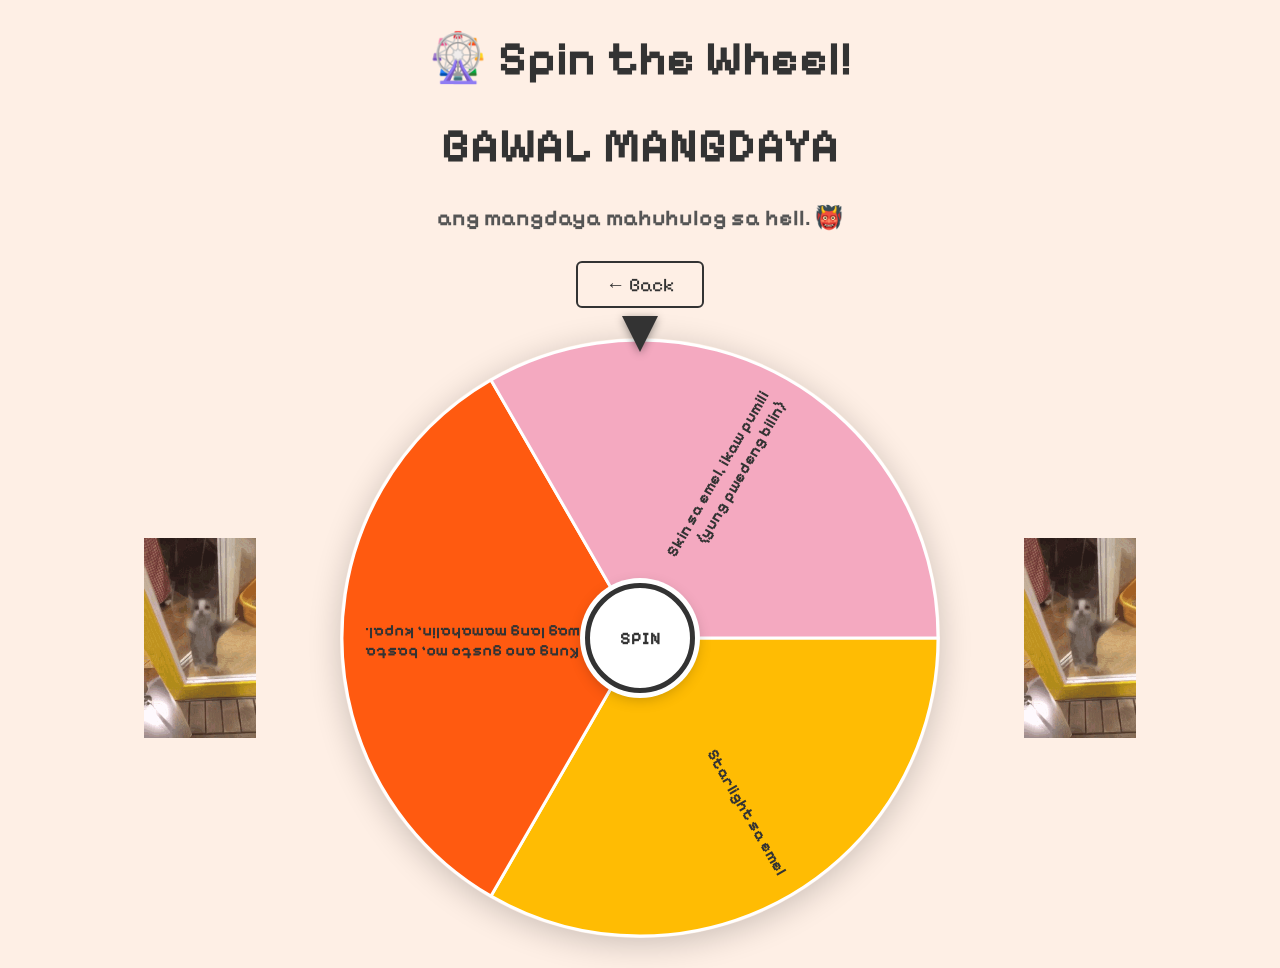
==== main/wheel.html @ 2b893104 "Add files via upload" ====
<!DOCTYPE html>
<html lang="en">
<head>
  <meta charset="UTF-8" />
  <meta name="viewport" content="width=device-width, initial-scale=1" />
  <title>Spin the Wheel 🎡</title>
  <link href="https://fonts.googleapis.com/css2?family=Pixelify+Sans:wght@400;700&display=swap" rel="stylesheet" />
  <style>
    * {
      margin: 0;
      padding: 0;
      box-sizing: border-box;
    }

    body {
      background-color: #feefe5;
      font-family: 'Pixelify Sans', sans-serif;
      min-height: 100vh;
      display: flex;
      flex-direction: column;
      align-items: center;
      justify-content: center;
      gap: 30px;
      padding: 30px;
    }

    h1 {
      font-size: 3rem;
      color: #333;
      text-align: center;
    }

    h4 {
      font-size: 1.4rem;
      color: #555;
      text-align: center;
    }

    .back-btn {
      font-family: 'Pixelify Sans', sans-serif;
      font-size: 1.2rem;
      background: none;
      border: 2px solid #333;
      color: #333;
      padding: 10px 28px;
      border-radius: 6px;
      cursor: pointer;
      transition: background 0.2s, color 0.2s;
    }

    .back-btn:hover {
      background: #333;
      color: #feefe5;
    }

    .wheel-wrapper {
      display: flex;
      align-items: center;
      justify-content: center;
      gap: 40px;
      flex-wrap: nowrap;
      width: 100%;
    }

    .cat {
      width: 200px;
      height: 200px;
      flex-shrink: 1;
      min-width: 80px;
    }

    .cat img {
      width: 100%;
      height: 100%;
      object-fit: contain;
    }

    .cat-left { animation: bounce 0.8s infinite; }
    .cat-right { animation: bounce-flip 0.8s infinite; }

    @keyframes bounce {
      0%, 100% { transform: translateY(0); }
      50% { transform: translateY(-25px); }
    }

    @keyframes bounce-flip {
      0%, 100% { transform: scaleX(-1) translateY(0); }
      50% { transform: scaleX(-1) translateY(-25px); }
    }

    .wheel-area {
      position: relative;
      flex-shrink: 1;
    }

    .pointer {
      position: absolute;
      top: -22px;
      left: 50%;
      transform: translateX(-50%);
      width: 0;
      height: 0;
      border-left: 18px solid transparent;
      border-right: 18px solid transparent;
      border-top: 36px solid #333;
      z-index: 10;
      filter: drop-shadow(0 2px 4px rgba(0,0,0,0.4));
    }

    canvas {
      display: block;
      border-radius: 50%;
      box-shadow: 0 6px 32px rgba(0,0,0,0.2);
    }

    .spin-btn {
      position: absolute;
      top: 50%;
      left: 50%;
      transform: translate(-50%, -50%);
      width: 110px;
      height: 110px;
      border-radius: 50%;
      background: #fff;
      border: 5px solid #333;
      font-family: 'Pixelify Sans', sans-serif;
      font-size: 1.1rem;
      font-weight: 700;
      cursor: pointer;
      color: #333;
      box-shadow: 0 0 0 5px #fff, 0 4px 16px rgba(0,0,0,0.3);
      transition: transform 0.1s, box-shadow 0.1s;
      z-index: 10;
    }

    .spin-btn:hover {
      transform: translate(-50%, -50%) scale(1.08);
    }

    .spin-btn:active {
      transform: translate(-50%, -50%) scale(0.95);
    }

    .result-overlay {
      display: none;
      position: fixed;
      inset: 0;
      background: rgba(0,0,0,0.45);
      z-index: 100;
      justify-content: center;
      align-items: center;
    }

    .result-overlay.show {
      display: flex;
    }

    .result-box {
      background: #feefe5;
      border: 5px solid #333;
      border-radius: 20px;
      padding: 50px 60px;
      text-align: center;
      animation: pop 0.3s ease;
      max-width: 500px;
    }

    @keyframes pop {
      0% { transform: scale(0.7); opacity: 0; }
      100% { transform: scale(1); opacity: 1; }
    }

    .result-box h2 {
      font-size: 1.8rem;
      color: #333;
      margin-bottom: 16px;
    }

    .result-box h3 {
      font-size: 1.2rem;
      color: #555;
      margin-top: 20px;
      line-height: 1.5;
    }

    .result-label {
      font-size: 2rem;
      font-weight: 700;
      color: #333;
      line-height: 1.4;
    }
  </style>
</head>
<body>

  <h1>🎡 Spin the Wheel!</h1>
  <h1>BAWAL MANGDAYA</h1>
  <h4>ang mangdaya mahuhulog sa hell. 👹</h4>
  <button class="back-btn" onclick="window.location.href='index.html'">← Back</button>

  <div class="wheel-wrapper">
    <div class="cat cat-left">
      <img src="\assets/cat-cat-jumping.gif" alt="cat" />
    </div>

    <div class="wheel-area">
      <div class="pointer"></div>
      <canvas id="wheel" width="600" height="600"></canvas>
      <button class="spin-btn" id="spinBtn">SPIN</button>
    </div>

    <div class="cat cat-right">
      <img src="\assets/cat-cat-jumping.gif" alt="cat" />
    </div>
  </div>

  <div class="result-overlay" id="resultOverlay">
    <div class="result-box">
      <h2>Ang nakuha mo ayyy...</h2>
      <div class="result-label" id="resultLabel"></div>
      <br>
      <h3>SS moto tas send mo sakin. 
        Happy Birthday Heart ❤️!</h3>
    </div>
  </div>

  <script>
    const sectors = [
      { color: "#FFBC03", label: "Starlight sa emel" },
      { color: "#FF5A10", label: "Kung ano gusto mo, basta wag lang mamahalin, kupal." },
      { color: "#f4a9c0", label: "Skin sa emel, ikaw pumili (yung pwedeng bilin)" },
    ];

    const canvas = document.getElementById("wheel");
    const ctx = canvas.getContext("2d");
    const spinBtn = document.getElementById("spinBtn");
    const resultOverlay = document.getElementById("resultOverlay");
    const resultLabel = document.getElementById("resultLabel");

    const tot = sectors.length;
    const arc = (2 * Math.PI) / tot;
    const rad = canvas.width / 2;

    let ang = 0;
    let angVel = 0;
    let spinning = false;

    function wrapText(ctx, text, x, y, maxWidth, lineHeight) {
      const words = text.split(' ');
      let line = '';
      const lines = [];
      for (let w of words) {
        const test = line ? line + ' ' + w : w;
        if (ctx.measureText(test).width > maxWidth && line) {
          lines.push(line);
          line = w;
        } else {
          line = test;
        }
      }
      lines.push(line);
      const startY = y - ((lines.length - 1) * lineHeight) / 2;
      lines.forEach((l, i) => ctx.fillText(l, x, startY + i * lineHeight));
    }

    function drawWheel() {
      ctx.clearRect(0, 0, canvas.width, canvas.height);
      sectors.forEach((s, i) => {
        const a = arc * i + ang;

        ctx.beginPath();
        ctx.fillStyle = s.color;
        ctx.moveTo(rad, rad);
        ctx.arc(rad, rad, rad - 2, a, a + arc);
        ctx.closePath();
        ctx.fill();
        ctx.strokeStyle = "#fff";
        ctx.lineWidth = 3;
        ctx.stroke();

        ctx.save();
        ctx.translate(rad, rad);
        ctx.rotate(a + arc / 2);
        ctx.textAlign = "right";
        ctx.fillStyle = "#333";
        ctx.font = "bold 16px 'Pixelify Sans', sans-serif";
        wrapText(ctx, s.label, rad - 25, 0, rad * 0.72, 20);
        ctx.restore();
      });

      ctx.beginPath();
      ctx.arc(rad, rad, 28, 0, 2 * Math.PI);
      ctx.fillStyle = "#fff";
      ctx.fill();
      ctx.strokeStyle = "#333";
      ctx.lineWidth = 4;
      ctx.stroke();
    }

    function getWinner() {
      const normalized = ((-ang % (2 * Math.PI)) + 2 * Math.PI) % (2 * Math.PI);
      const idx = Math.floor(normalized / arc) % tot;
      return sectors[idx];
    }

    function loop() {
      if (angVel > 0) {
        angVel *= 0.991;
        if (angVel < 0.002) {
          angVel = 0;
          spinning = false;
          spinBtn.textContent = "SPIN";
          const winner = getWinner();
          resultLabel.textContent = winner.label;
          resultOverlay.classList.add("show");
        }
        ang += angVel;
        ang %= 2 * Math.PI;
      }
      drawWheel();
      requestAnimationFrame(loop);
    }

    spinBtn.addEventListener("click", () => {
      if (spinning) return;
      resultOverlay.classList.remove("show");
      spinning = true;
      angVel = Math.random() * 0.2 + 0.25;
      spinBtn.textContent = "...";
    });

    loop();
  </script>
</body>
</html>
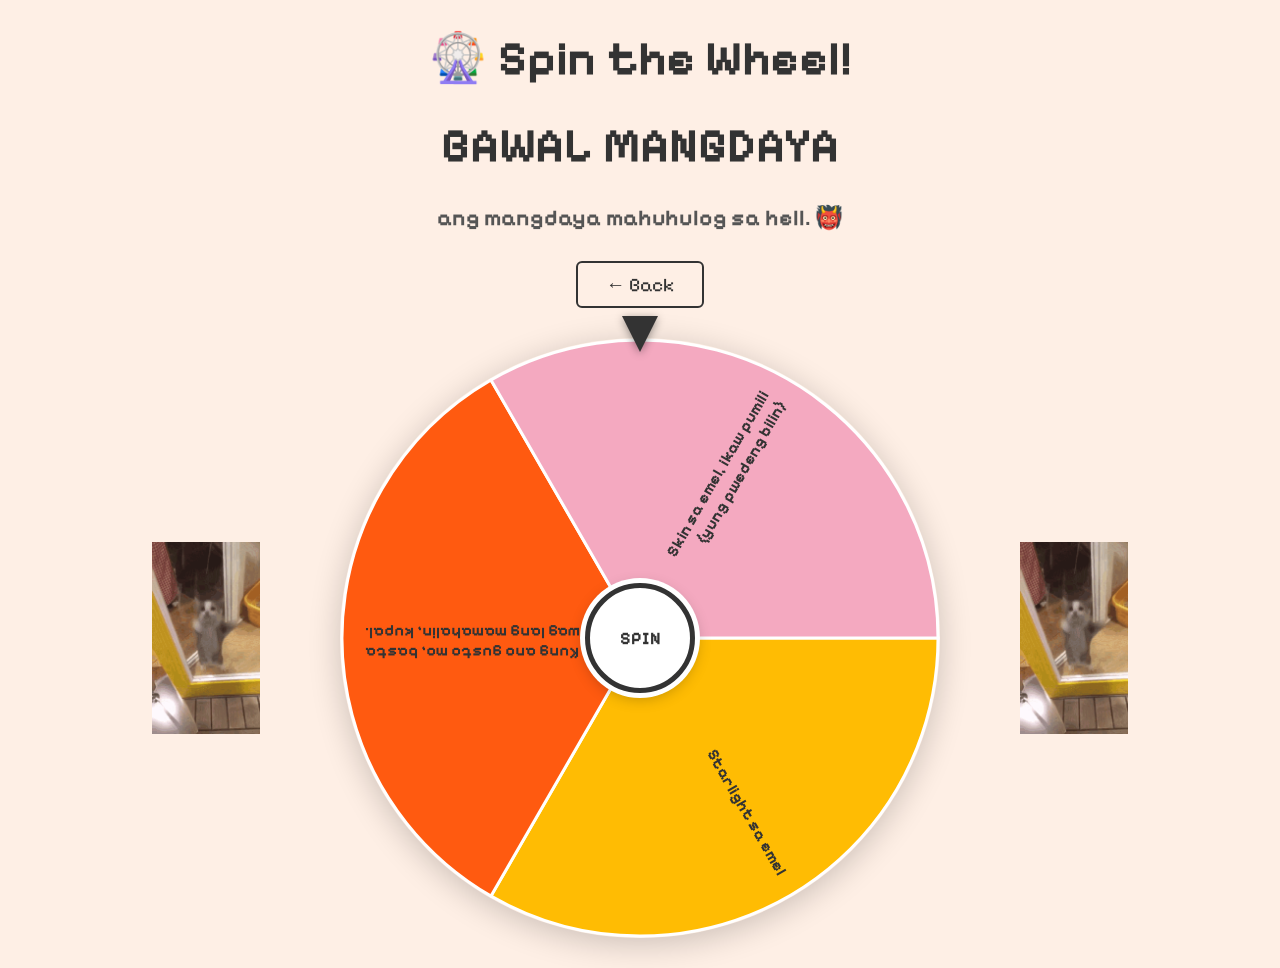
==== commit 3ded3306: "Add files via upload" ====
--- a/main/wheel.html
+++ b/main/wheel.html
@@ -21,28 +21,30 @@
       align-items: center;
       justify-content: center;
       gap: 30px;
-      padding: 30px;
+      padding: clamp(15px, 4vw, 30px);
     }
 
     h1 {
-      font-size: 3rem;
+      font-size: clamp(1.5rem, 5vw, 3rem);
       color: #333;
       text-align: center;
+      word-wrap: break-word;
     }
 
     h4 {
-      font-size: 1.4rem;
+      font-size: clamp(1rem, 3vw, 1.4rem);
       color: #555;
       text-align: center;
+      padding: 0 10px;
     }
 
     .back-btn {
       font-family: 'Pixelify Sans', sans-serif;
-      font-size: 1.2rem;
+      font-size: clamp(0.9rem, 2.5vw, 1.2rem);
       background: none;
       border: 2px solid #333;
       color: #333;
-      padding: 10px 28px;
+      padding: clamp(8px, 1.5vw, 10px) clamp(15px, 3vw, 28px);
       border-radius: 6px;
       cursor: pointer;
       transition: background 0.2s, color 0.2s;
@@ -57,14 +59,24 @@
       display: flex;
       align-items: center;
       justify-content: center;
-      gap: 40px;
-      flex-wrap: nowrap;
+      gap: clamp(10px, 3vw, 40px);
+      flex-wrap: wrap;
       width: 100%;
     }
 
+    @media (max-width: 768px) {
+      .wheel-wrapper {
+        flex-direction: column;
+      }
+      
+      .cat {
+        display: none;
+      }
+    }
+
     .cat {
-      width: 200px;
-      height: 200px;
+      width: clamp(80px, 15vw, 200px);
+      height: clamp(80px, 15vw, 200px);
       flex-shrink: 1;
       min-width: 80px;
     }
@@ -111,6 +123,10 @@
       display: block;
       border-radius: 50%;
       box-shadow: 0 6px 32px rgba(0,0,0,0.2);
+      max-width: 90vw;
+      max-height: 90vw;
+      width: 100%;
+      height: auto;
     }
 
     .spin-btn {
@@ -118,17 +134,17 @@
       top: 50%;
       left: 50%;
       transform: translate(-50%, -50%);
-      width: 110px;
-      height: 110px;
+      width: clamp(70px, 12vw, 110px);
+      height: clamp(70px, 12vw, 110px);
       border-radius: 50%;
       background: #fff;
-      border: 5px solid #333;
+      border: clamp(3px, 0.8vw, 5px) solid #333;
       font-family: 'Pixelify Sans', sans-serif;
-      font-size: 1.1rem;
+      font-size: clamp(0.8rem, 2vw, 1.1rem);
       font-weight: 700;
       cursor: pointer;
       color: #333;
-      box-shadow: 0 0 0 5px #fff, 0 4px 16px rgba(0,0,0,0.3);
+      box-shadow: 0 0 0 clamp(2px, 0.8vw, 5px) #fff, 0 4px 16px rgba(0,0,0,0.3);
       transition: transform 0.1s, box-shadow 0.1s;
       z-index: 10;
     }
@@ -157,12 +173,13 @@
 
     .result-box {
       background: #feefe5;
-      border: 5px solid #333;
+      border: clamp(3px, 1vw, 5px) solid #333;
       border-radius: 20px;
-      padding: 50px 60px;
+      padding: clamp(30px, 5vw, 50px) clamp(30px, 6vw, 60px);
       text-align: center;
       animation: pop 0.3s ease;
-      max-width: 500px;
+      max-width: clamp(280px, 90vw, 500px);
+      margin: 20px;
     }
 
     @keyframes pop {
@@ -171,23 +188,25 @@
     }
 
     .result-box h2 {
-      font-size: 1.8rem;
+      font-size: clamp(1.2rem, 4vw, 1.8rem);
       color: #333;
       margin-bottom: 16px;
     }
 
     .result-box h3 {
-      font-size: 1.2rem;
+      font-size: clamp(0.9rem, 2.5vw, 1.2rem);
       color: #555;
       margin-top: 20px;
       line-height: 1.5;
+      word-wrap: break-word;
     }
 
     .result-label {
-      font-size: 2rem;
+      font-size: clamp(1.2rem, 3.5vw, 2rem);
       font-weight: 700;
       color: #333;
       line-height: 1.4;
+      word-wrap: break-word;
     }
   </style>
 </head>
@@ -200,17 +219,17 @@
 
   <div class="wheel-wrapper">
     <div class="cat cat-left">
-      <img src="\assets/cat-cat-jumping.gif" alt="cat" />
+      <img src="../assets/cat-cat-jumping.gif" alt="jumping cat" />
     </div>
 
     <div class="wheel-area">
       <div class="pointer"></div>
-      <canvas id="wheel" width="600" height="600"></canvas>
+      <canvas id="wheel"></canvas>
       <button class="spin-btn" id="spinBtn">SPIN</button>
     </div>
 
     <div class="cat cat-right">
-      <img src="\assets/cat-cat-jumping.gif" alt="cat" />
+      <img src="../assets/cat-cat-jumping.gif" alt="jumping cat" />
     </div>
   </div>
 
@@ -237,9 +256,20 @@
     const resultOverlay = document.getElementById("resultOverlay");
     const resultLabel = document.getElementById("resultLabel");
 
+    // Set canvas size responsively
+    function resizeCanvas() {
+      const container = canvas.parentElement;
+      const maxSize = Math.min(window.innerWidth * 0.85, 600);
+      canvas.width = maxSize;
+      canvas.height = maxSize;
+    }
+
+    resizeCanvas();
+    window.addEventListener("resize", resizeCanvas);
+
     const tot = sectors.length;
     const arc = (2 * Math.PI) / tot;
-    const rad = canvas.width / 2;
+    let rad = canvas.width / 2;
 
     let ang = 0;
     let angVel = 0;
@@ -264,6 +294,7 @@
     }
 
     function drawWheel() {
+      rad = canvas.width / 2;
       ctx.clearRect(0, 0, canvas.width, canvas.height);
       sectors.forEach((s, i) => {
         const a = arc * i + ang;
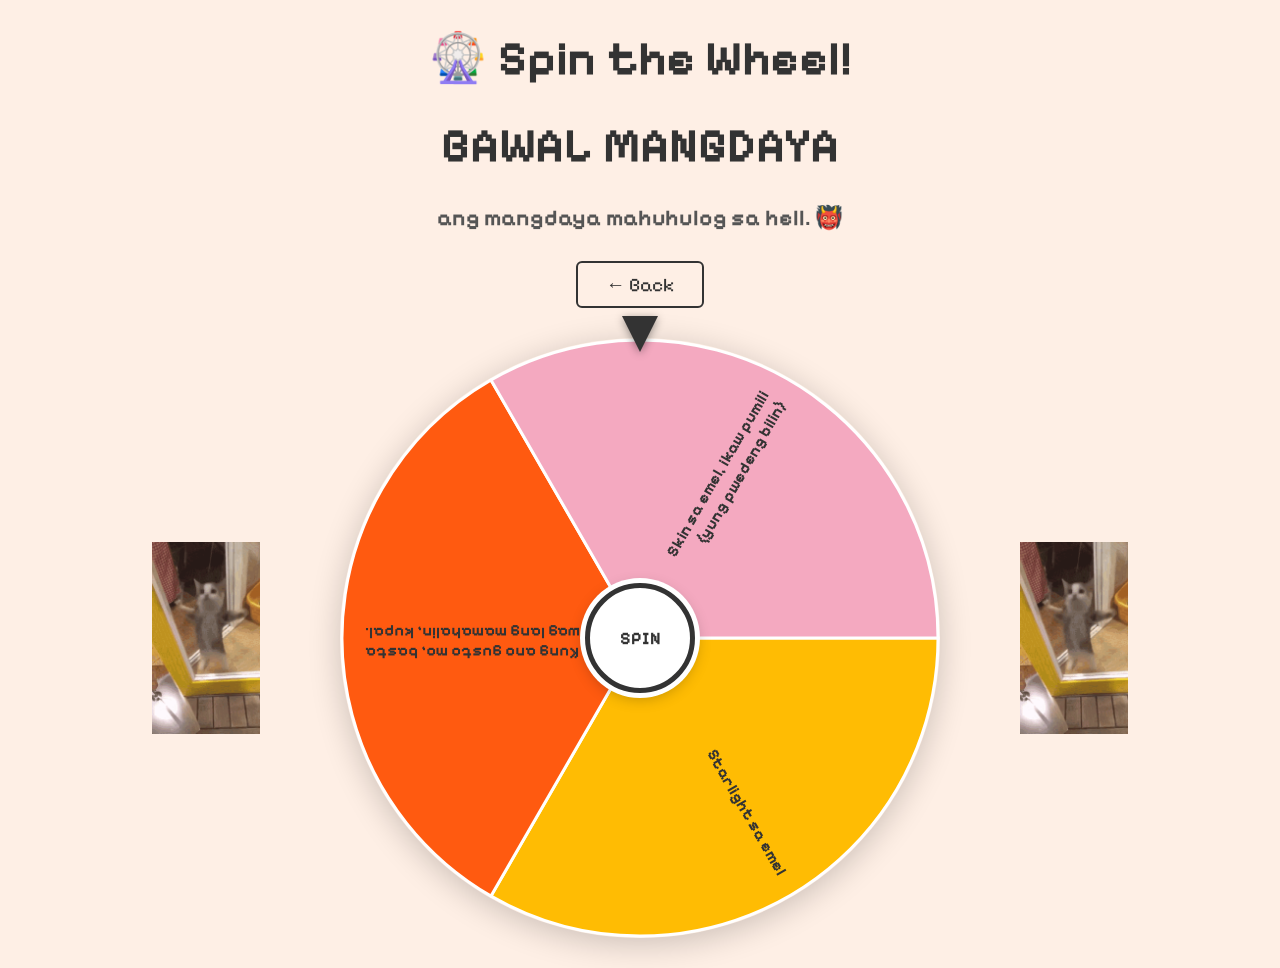
==== commit 057dea69: "Add files via upload" ====
--- a/main/wheel.html
+++ b/main/wheel.html
@@ -64,13 +64,19 @@
       width: 100%;
     }
 
-    @media (max-width: 768px) {
+    @media (max-width: 600px) {
       .wheel-wrapper {
         flex-direction: column;
       }
       
       .cat {
         display: none;
+      }
+    }
+
+    @media (min-width: 601px) {
+      .wheel-wrapper {
+        flex-wrap: nowrap;
       }
     }
 
